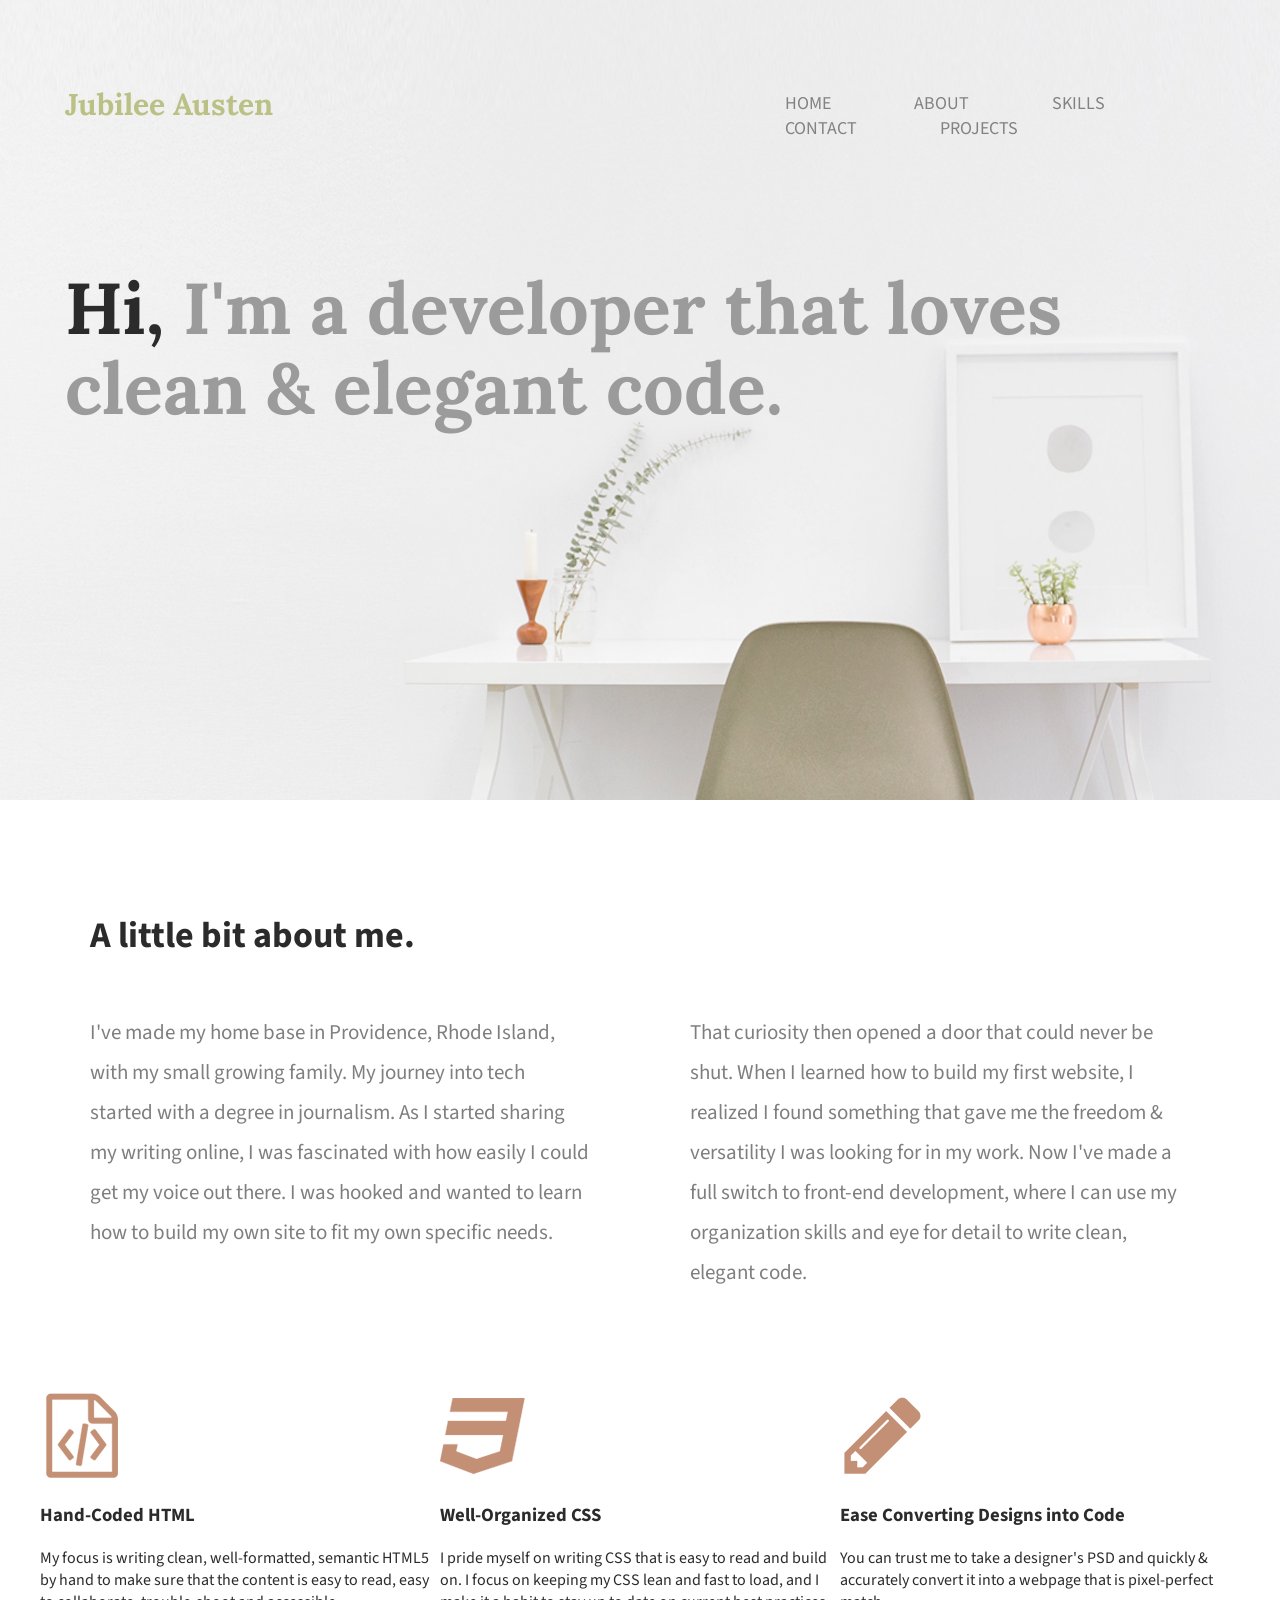
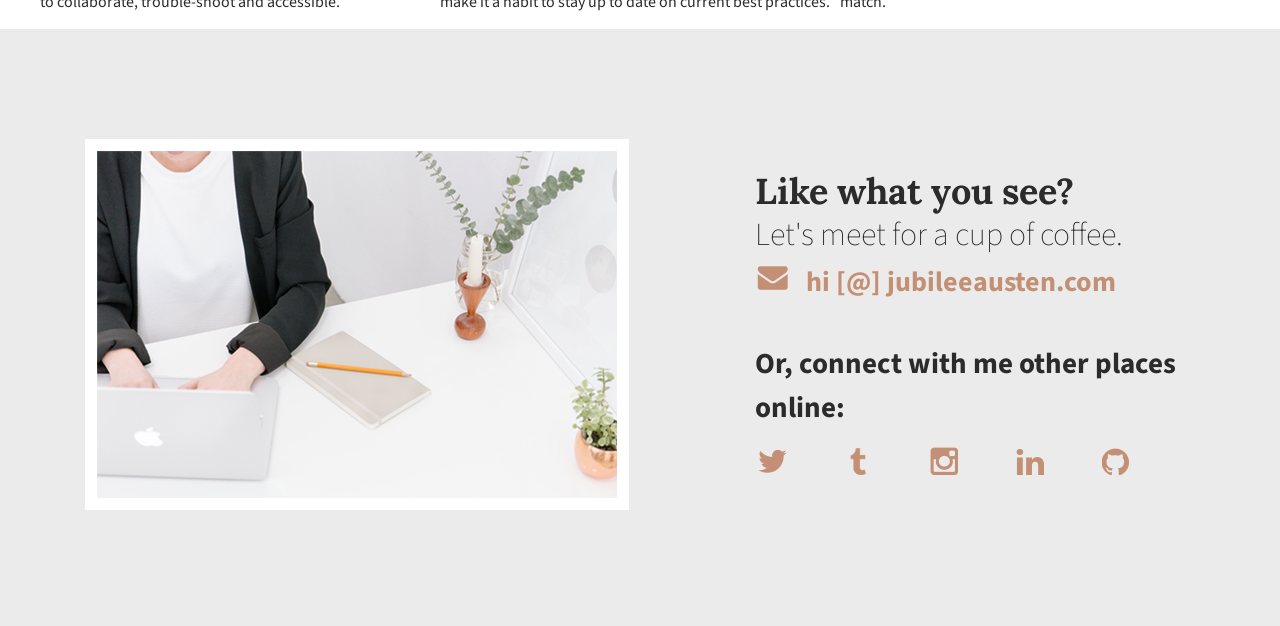
==== index.html @ 21288d32 "Changed work section title to skills and updated navigation" ====
<!doctype html>
<html lang="en">

    <head>
      <meta charset="UTF-8">
      <meta name="viewport" content="width=device-width, initial-scale=1">
        <title>Jubilee Austen | Portfolio</title>
          <link rel="stylesheet" href="css/normalize.css">
          <link rel="stylesheet" href="css/main.css">
          <link rel="shortcut icon" type="image/png" href="img/j-icon-48.png"/>
          <link href='https://fonts.googleapis.com/css?family=Source+Sans+Pro:400,700' rel='stylesheet' type='text/css'>
          <link rel="preconnect" href="https://fonts.gstatic.com">
          <link href="https://fonts.googleapis.com/css2?family=Lora:wght@400;700&display=swap" rel="stylesheet">
          <link href="https://fonts.googleapis.com/css?family=Lora:400,700" rel="stylesheet" type="text/css">
    </head>

    <body>

      <header>
        <div class="full-width">
            <div class="half-width">
              <h1>Jubilee Austen</h1>
                <h2><span>Hi, </span>I'm a developer that loves clean &amp; elegant code.</h2>
            </div>
            <div class="half-width">
              <nav>
                <ul>
                  <li><a href="index.html">Home</a></li>
                  <li><a href="#about">About</a></li>
                  <li><a href="#skills">Skills</a></li>
                  <li><a href="#contact">Contact</a></li>
                <li><a href="projects/index.html">Projects</a></li>
                </ul>
              </nav>
            </div>
        </div>
      </header>

      <main>

        <section id="about">
          <div class="full-width">
            <h2>A little bit about me.</h2>
              <div class="half-width">
                <p>I've made my home base in Providence, Rhode Island, with my small growing family. My journey into tech started with a degree in journalism. As I started sharing my writing online, I was fascinated with how easily I could get my voice out there. I was hooked and wanted to learn how to build my own site to fit my own specific needs.</p>
              </div>
              <div class="half-width">
                <p>That curiosity then opened a door that could never be shut. When I learned how to build my first website, I realized I found something that gave me the freedom & versatility I was looking for in my work. Now I've made a full switch to front-end development, where I can use my organization skills and eye for detail to write clean, elegant code.</p>
              </div>
          </div>
        </section>

        <section id="skills">
          <div class="full-width">
            <div class="third-width">
              <img src="img/html-icon.png" alt="HTML icon" />
                <h3>Hand-Coded HTML</h3>
                  <p>My focus is writing clean, well-formatted, semantic HTML5 by hand to make sure that the content is easy to read, easy to collaborate, trouble-shoot and accessible.</p>
            </div>
            <div class="third-width">
              <img src="img/css-icon.png" alt="CSS icon" />
                <h3>Well-Organized CSS</h3>
                  <p>I pride myself on writing CSS that is easy to read and build on. I focus on keeping my CSS lean and fast to load, and I make it a habit to stay up to date on current best practices.</p>
            </div>
            <div class="third-width">
              <img src="img/pencil-icon.png" alt="Pencil icon"/>
                <h3>Ease Converting Designs into Code</h3>
                  <p>You can trust me to take a designer's PSD and quickly & accurately convert it into a webpage that is pixel-perfect match.</p>
            </div>
          </div>
        </section>

          <footer id="contact">
            <div class="full-width">
                <div class="half-width">
                  <img src="img/contact-image.png" id="contact-img" alt="Contact image"/>
                </div>
                <div class="half-width">
                  <h2>Like what you see?</h2>
                    <h3 id="email-header">Let's meet for a cup of coffee.</h3>
                      <a href=mailto:hi@jubileeaustin.com><img src="img/envelope.png" id="envelope" alt="Envelope icon" /> hi [@] jubileeausten.com</a>

                  <h3 id="socialmedia-header">Or, connect with me other places online:</h3>
                  <ul>
                    <li><a href="https://twitter.com/"><img src="img/twitter.png" alt="Twitter icon" /></a></li>
                    <li><a href="https://www.tumblr.com/"><img src="img/tumblr.png" alt="Tumblr icon" /></a></li>
                    <li><a href="https://www.instagram.com/"><img src="img/instagram.png" alt="Instagram icon" /></a></li>
                    <li><a href="https://www.linkedin.com/"><img src="img/linkedin.png" alt="Linkedin icon" /></a></li>
                    <li><a href="https://github.com/"><img src="img/github.png" alt="Github icon" /></a></li>
                  </ul>
                </div>
            </div>
          </footer>

      </main>

    </body>
</html>
---- css/main.css ----
/***** BASE STYLES *****/

body {
  color: #2b2b2b;
  font-family: 'Source Sans Pro', sans-serif;
}

/***** GRID *****/

.full-width {
  margin: 0 auto;
  overflow: auto;
  width: 1200px;
}

.half-width {
  float: left;
  width: 600px;
}

.third-width {
  float: left;
  width: 400px;
}

/***** HEADER *****/

header {
  background: url('../img/full-background.png');
  background-position: center;
  background-size: cover;
  height: 800px;
}

header h1 {
  color: #BBC085;
  font-family: 'Lora', serif;
  font-size: 30px;
  padding: 65px 0 65px 25px;
}

nav {
    float: right;
    padding: 75px 25px;
}

nav ul li{
    display: inline-block;
}

nav ul li a {
    text-transform: uppercase;
    text-decoration: none;
    font-size: 18px;
    color: #828282;
    padding-left: 80px;
}

header h2 {
  color: #9b9b9b;
  clear:both;
  font-family: 'Lora', serif;
  font-size:72px;
  line-height:80px;
  width:1000px;
  padding: 20px 0 20px 25px;
}

header h2 span {
  color: #2b2b2b;
}

/***** ABOUT *****/

#about .full-width {
  padding: 80px 0;
}

#about h2 {
  color: #2b2b2b
  font-family: 'Lora', serif;
  font-size: 36px;
  padding-left: 50px;
}

#about p {
  color: #7F7F7F;
  font-size: 21px;
  line-height: 40px;
  padding-left: 50px;
  padding-right: 50px;
}

/***** WORK *****/

#work {
  background-color: #F9CEB7;
  text-align: center;
}

#work .full-width {
  padding: 115px 0;
}

#work img {
  padding-bottom: 30px;
}

#work h3 {
  font-size: 24px;
  line-height: 32px;
  width: 190px;
  margin: 0 auto;
  padding: 10px;
}

#work p {
  font-family: 'Lora', serif;
  font-size: 18px;
  line-height: 30px;
  padding: 0 40px;
}

/***** CONTACT *****/

#contact {
  background-color: #EBEBEB;
}

#contact .full-width {
  padding: 110px 0;
}

#contact img#contact-img {
  margin-left: 45px;
  border: 12px solid #ffffff;
}

#contact h2, #contact #email-header, #contact #socialmedia-header, #contact ul {
  padding-left: 115px;
}

#contact #envelope {
  padding: 0 10px 0 115px;
}

#contact h2 {
  font-family: 'Lora', serif;
  font-size: 36px;
  line-height: 44px;
}

#contact #email-header {
  font-size: 32px;
  font-weight: 100;
  line-height: 44px;
  margin: -30px 0 5px 0;
}

#contact #socialmedia-header {
  font-size: 29px;
  font-weight: 700;
  line-height: 44px;
  margin: 40px 0 0 0;
}

#contact a {
  color: #C49075;
  font-size: 28px;
  font-weight: bold;
  text-decoration:none;
}

#contact ul {
    list-style: none;
}

#contact ul li {
     display: inline-block;
}

#contact ul img {
    padding-right: 48px;
}
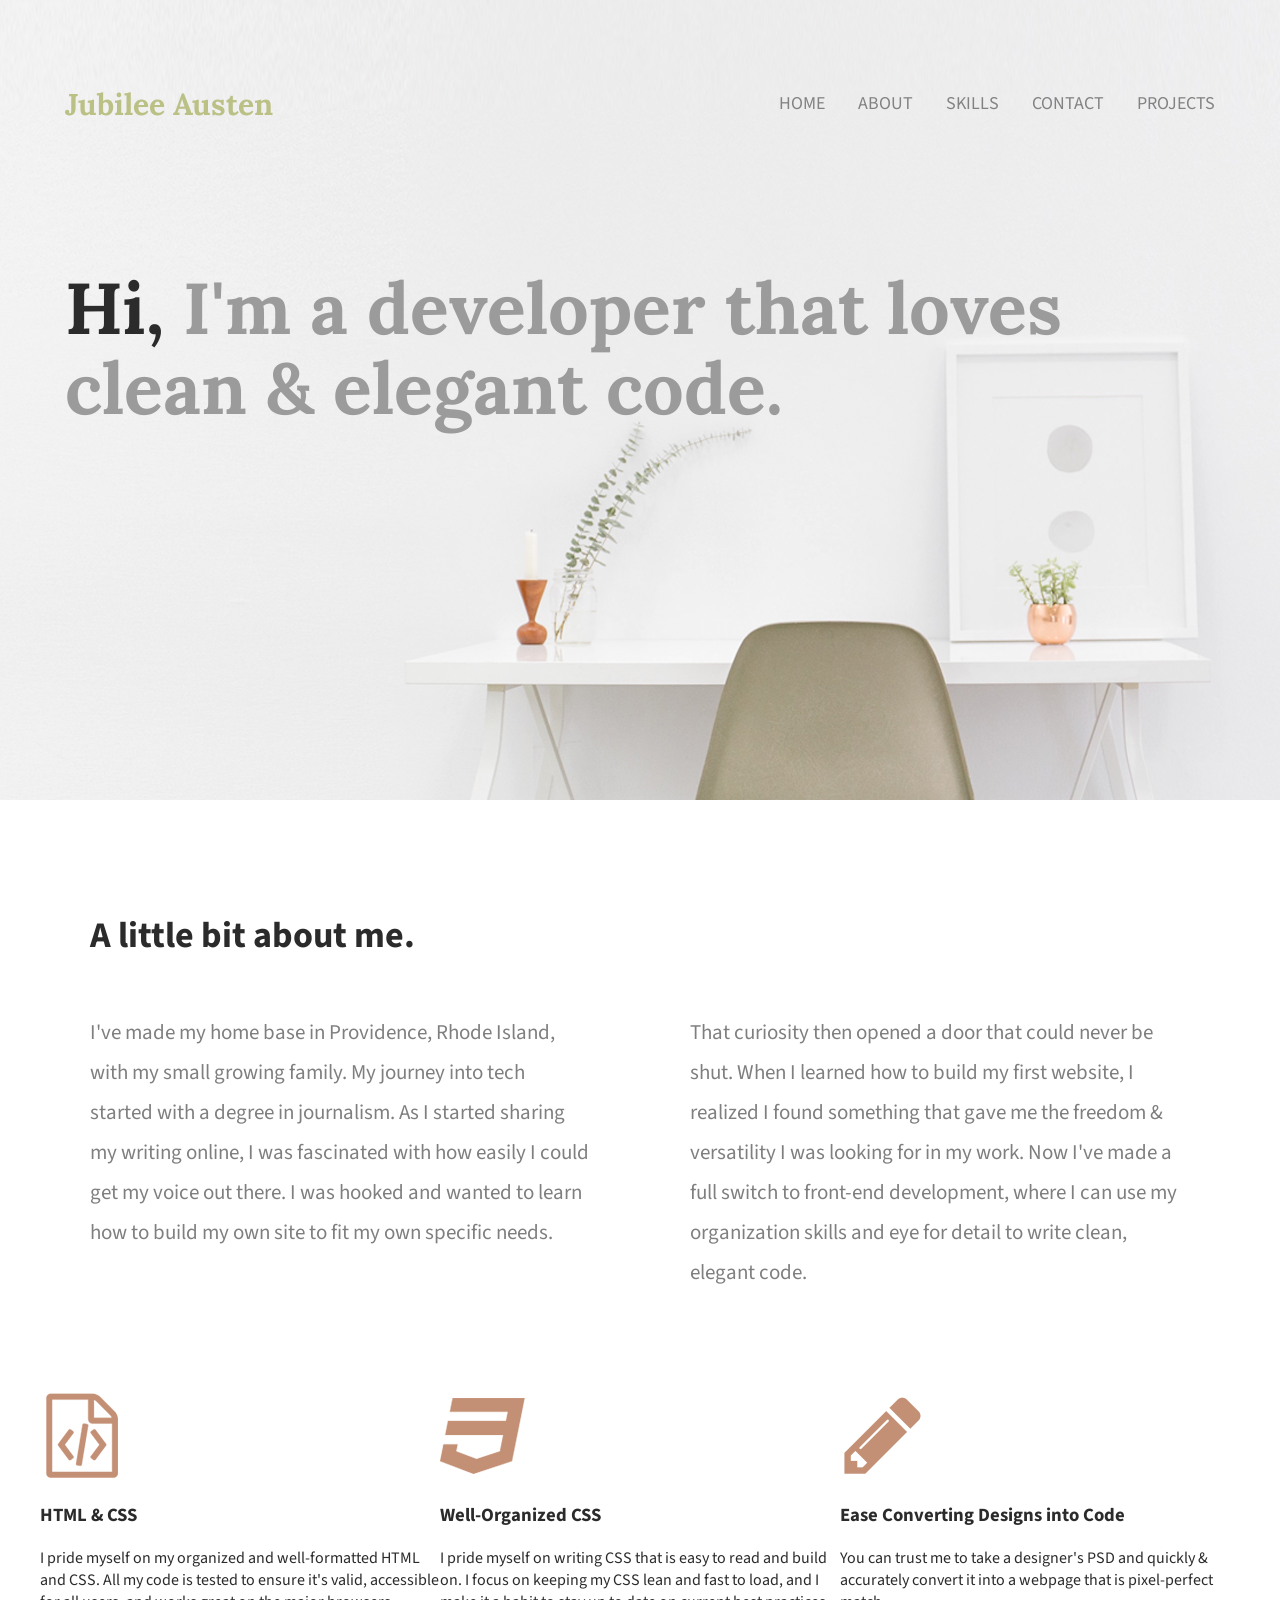
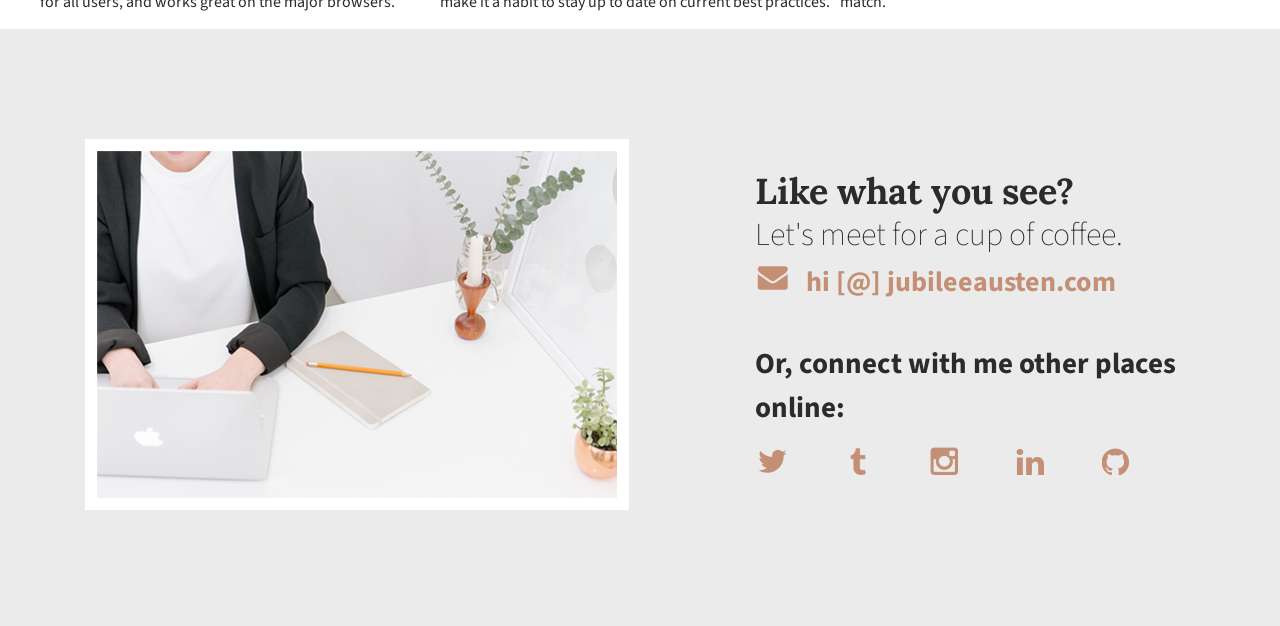
==== commit 9909d837: "Updated copy in developer skills section 1" ====
--- a/index.html
+++ b/index.html
@@ -54,8 +54,8 @@
           <div class="full-width">
             <div class="third-width">
               <img src="img/html-icon.png" alt="HTML icon" />
-                <h3>Hand-Coded HTML</h3>
-                  <p>My focus is writing clean, well-formatted, semantic HTML5 by hand to make sure that the content is easy to read, easy to collaborate, trouble-shoot and accessible.</p>
+                <h3>HTML &#38; CSS</h3>
+                  <p>I pride myself on my organized and well-formatted HTML and CSS. All my code is tested to ensure it's valid, accessible for all users, and works great on the major browsers.</p>
             </div>
             <div class="third-width">
               <img src="img/css-icon.png" alt="CSS icon" />
--- a/css/main.css
+++ b/css/main.css
@@ -53,7 +53,7 @@
     text-decoration: none;
     font-size: 18px;
     color: #828282;
-    padding-left: 80px;
+    padding-left: 30px;
 }
 
 header h2 {
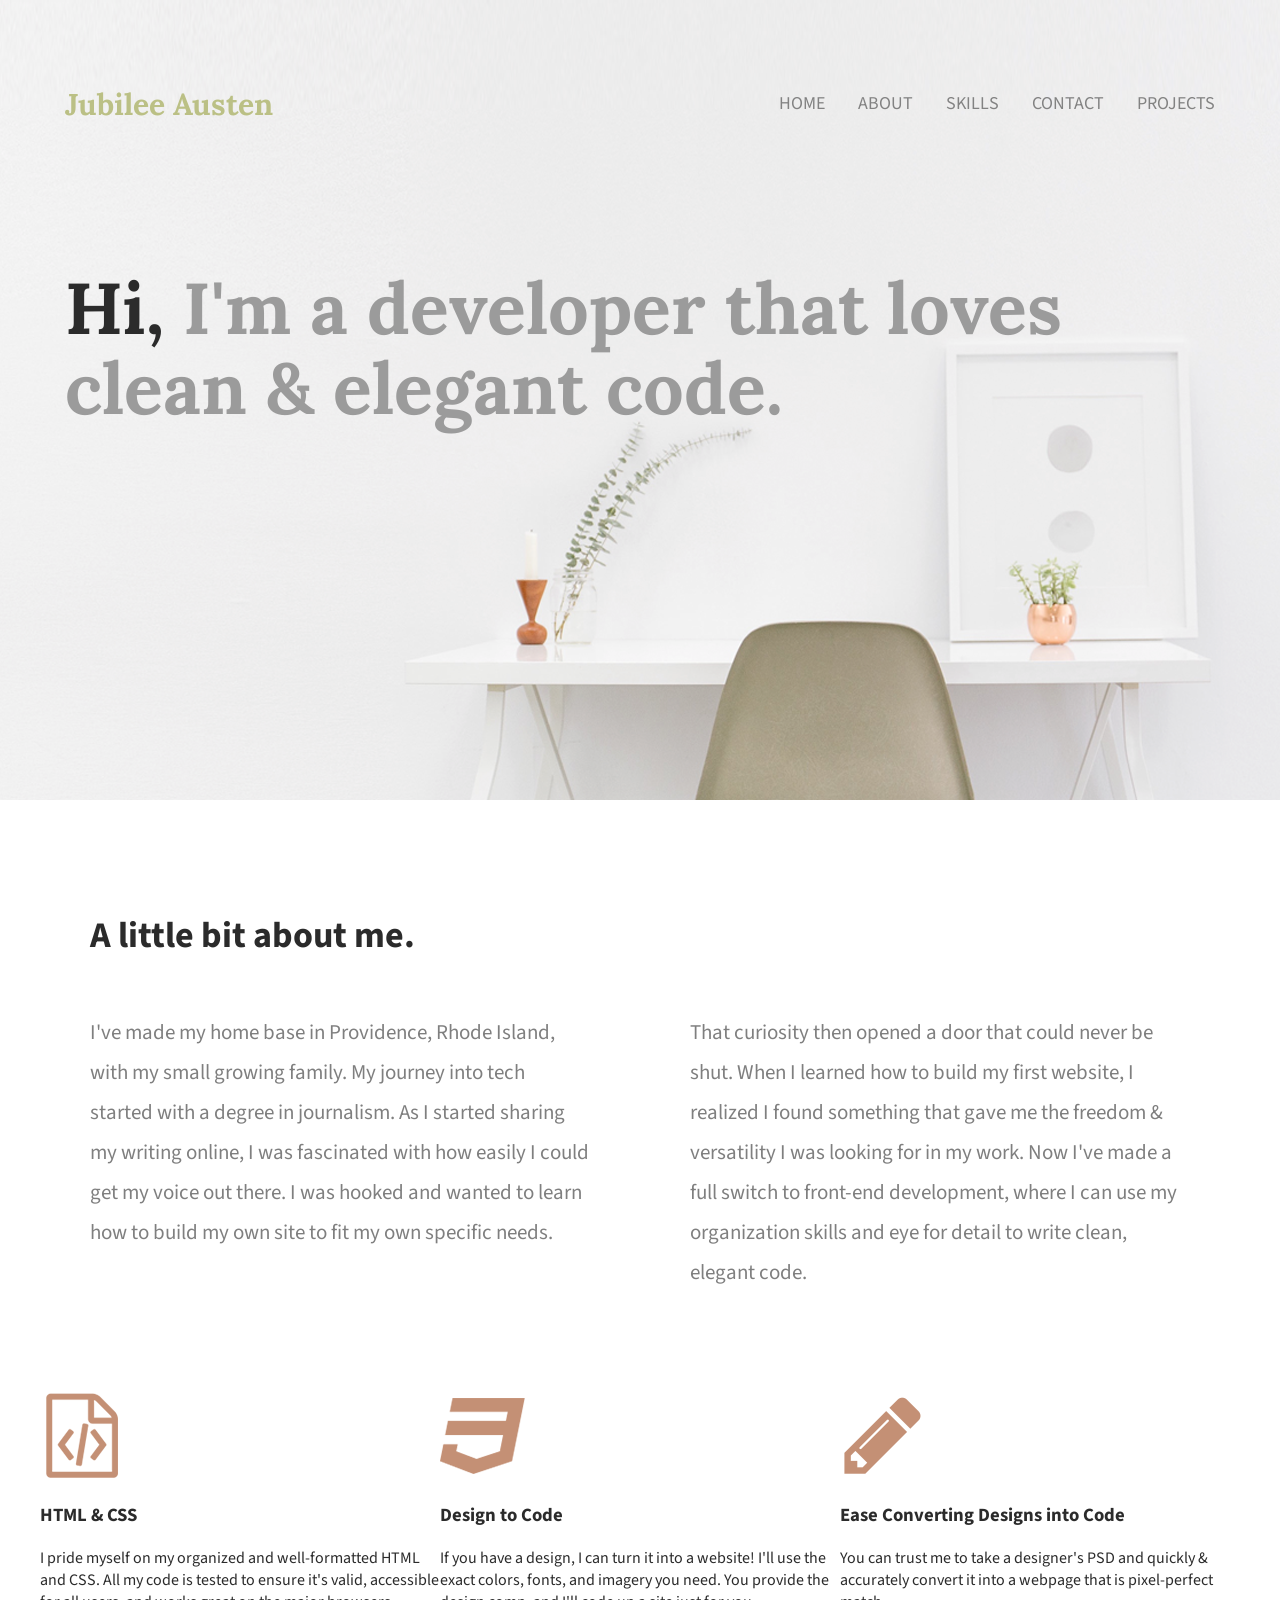
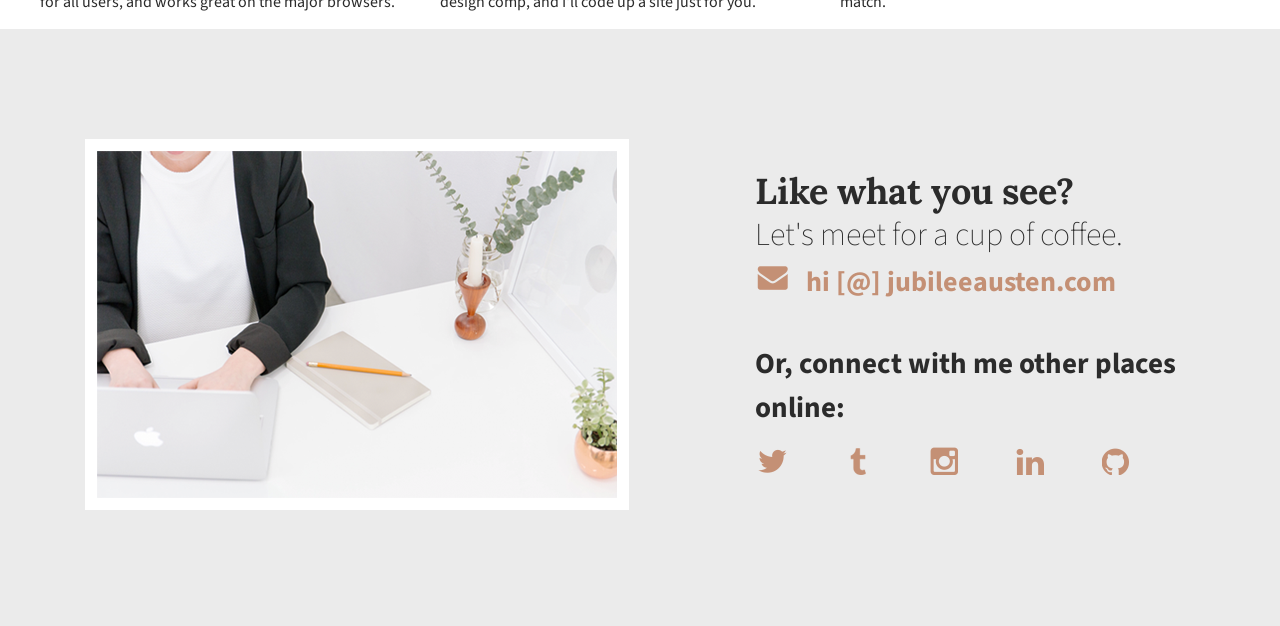
==== commit 11158cc0: "Updated copy in developer skills section 2" ====
--- a/index.html
+++ b/index.html
@@ -59,8 +59,8 @@
             </div>
             <div class="third-width">
               <img src="img/css-icon.png" alt="CSS icon" />
-                <h3>Well-Organized CSS</h3>
-                  <p>I pride myself on writing CSS that is easy to read and build on. I focus on keeping my CSS lean and fast to load, and I make it a habit to stay up to date on current best practices.</p>
+                <h3>Design to Code</h3>
+                  <p>If you have a design, I can turn it into a website! I'll use the exact colors, fonts, and imagery you need. You provide the design comp, and I'll code up a site just for you.</p>
             </div>
             <div class="third-width">
               <img src="img/pencil-icon.png" alt="Pencil icon"/>
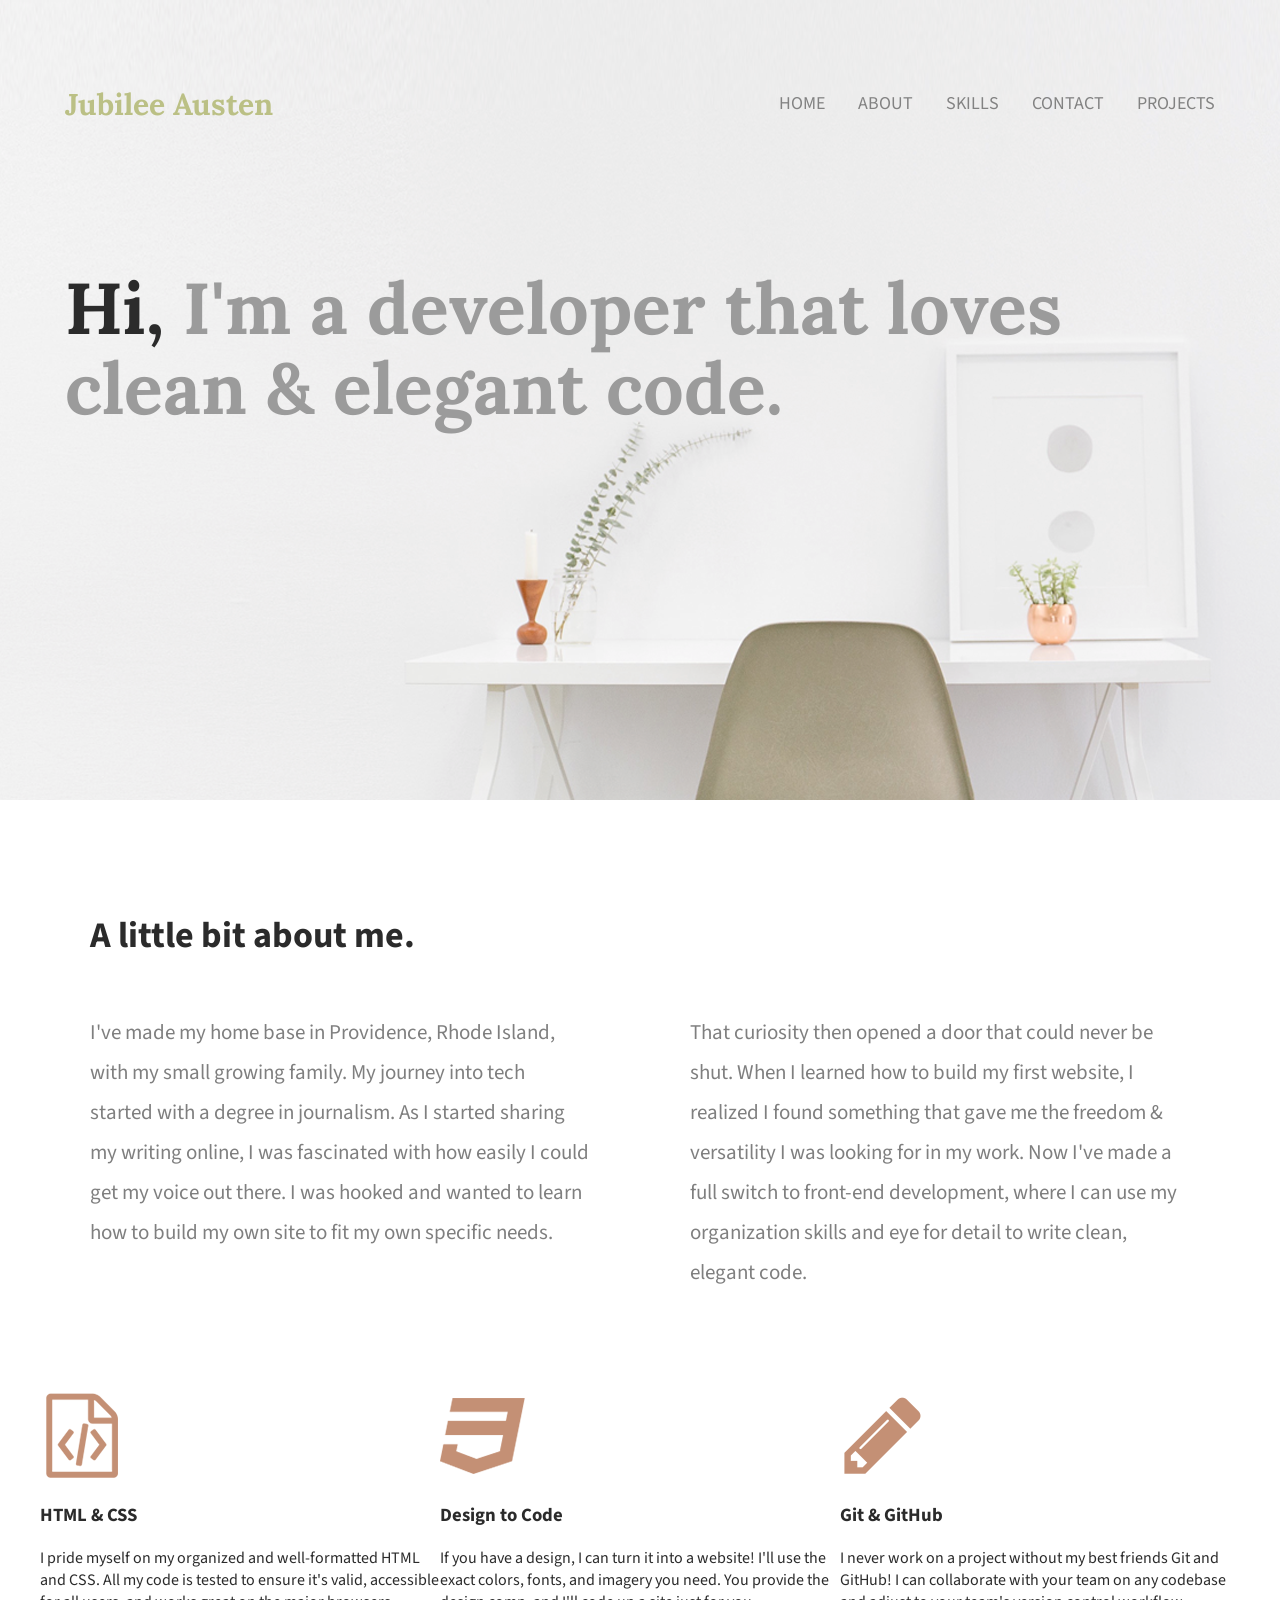
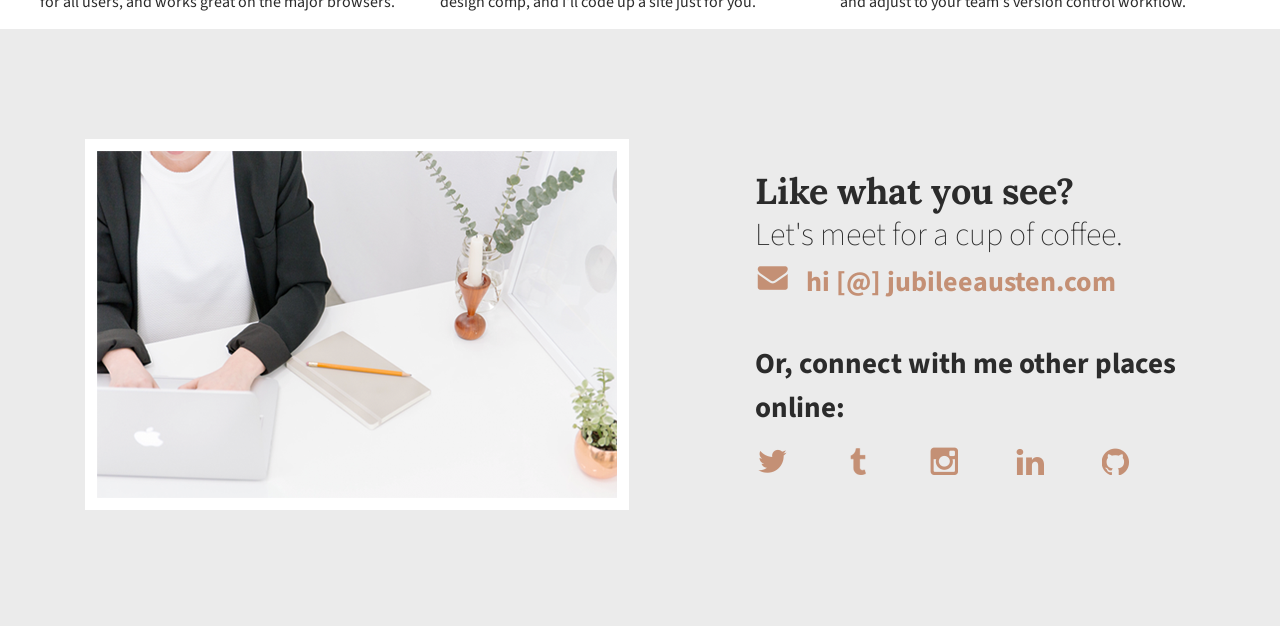
==== commit 7f53954a: "Updated copy in developer skills section 3" ====
--- a/index.html
+++ b/index.html
@@ -64,8 +64,8 @@
             </div>
             <div class="third-width">
               <img src="img/pencil-icon.png" alt="Pencil icon"/>
-                <h3>Ease Converting Designs into Code</h3>
-                  <p>You can trust me to take a designer's PSD and quickly & accurately convert it into a webpage that is pixel-perfect match.</p>
+                <h3>Git &#38; GitHub</h3>
+                  <p>I never work on a project without my best friends Git and GitHub! I can collaborate with your team on any codebase and adjust to your team's version control workflow.</p>
             </div>
           </div>
         </section>
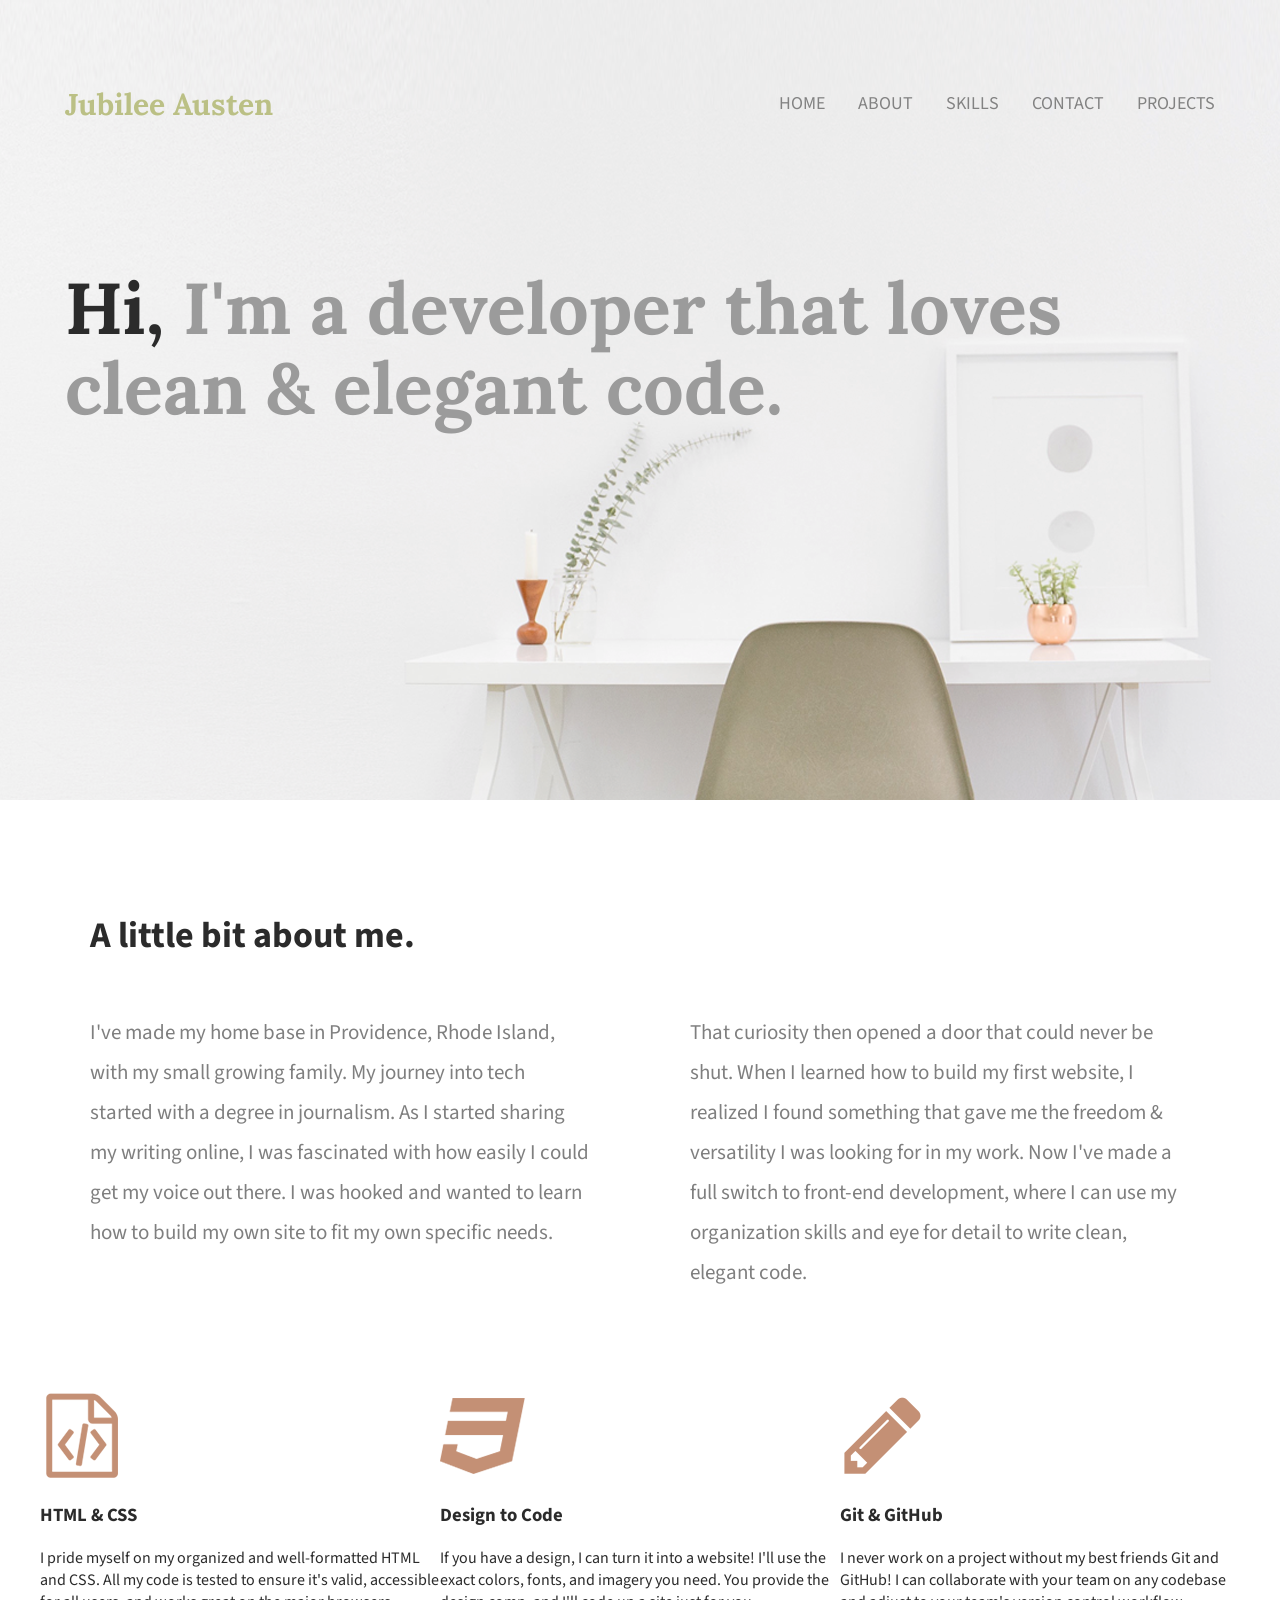
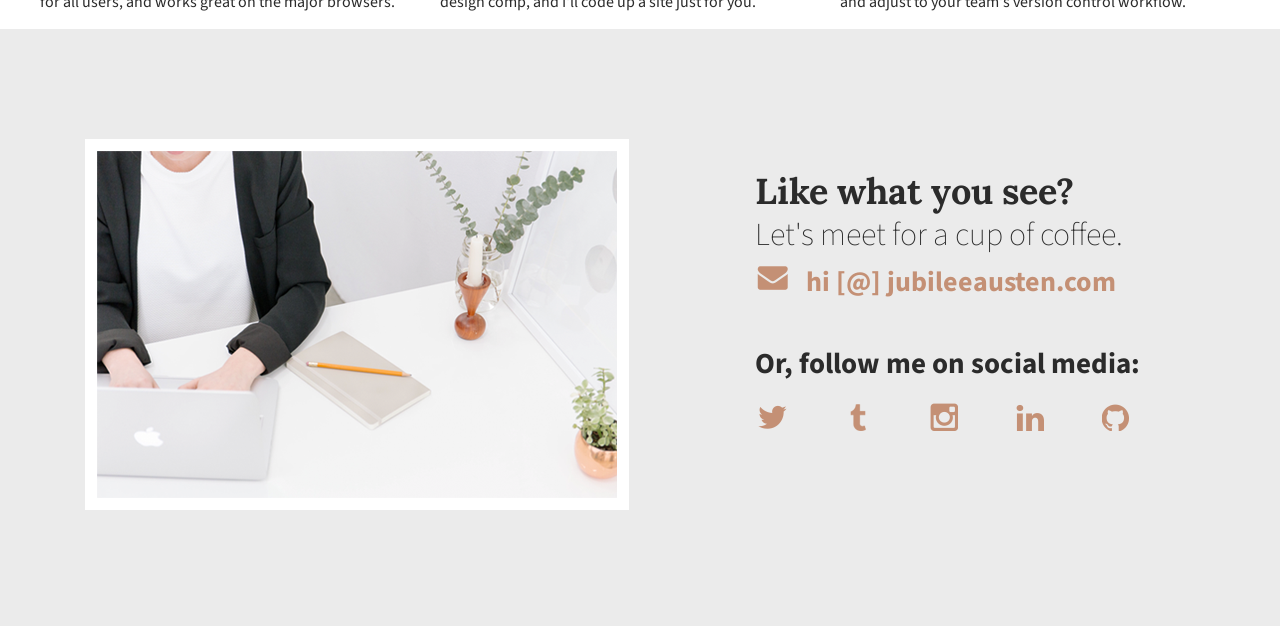
==== commit 00f0cee2: "Updated text for social media header" ====
--- a/index.html
+++ b/index.html
@@ -80,7 +80,7 @@
                     <h3 id="email-header">Let's meet for a cup of coffee.</h3>
                       <a href=mailto:hi@jubileeaustin.com><img src="img/envelope.png" id="envelope" alt="Envelope icon" /> hi [@] jubileeausten.com</a>
 
-                  <h3 id="socialmedia-header">Or, connect with me other places online:</h3>
+                  <h3 id="socialmedia-header">Or, follow me on social media:</h3>
                   <ul>
                     <li><a href="https://twitter.com/"><img src="img/twitter.png" alt="Twitter icon" /></a></li>
                     <li><a href="https://www.tumblr.com/"><img src="img/tumblr.png" alt="Tumblr icon" /></a></li>
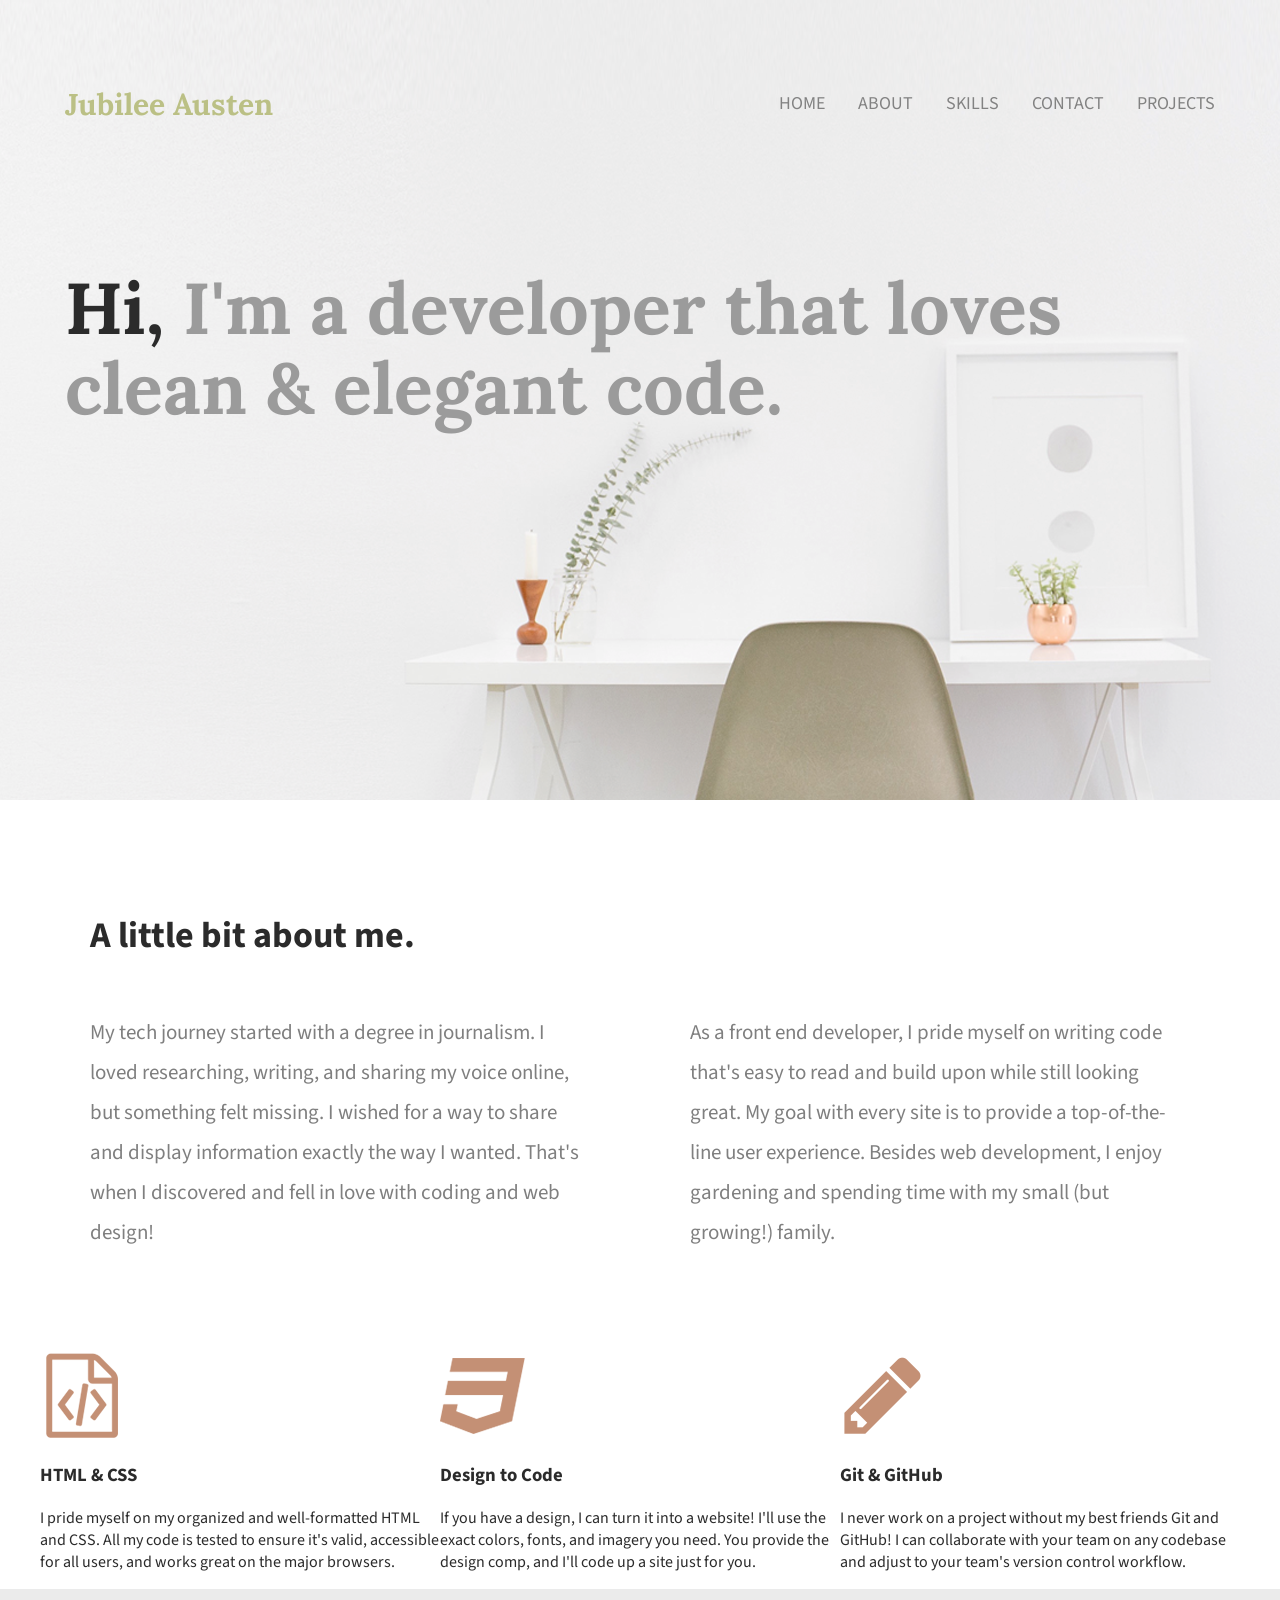
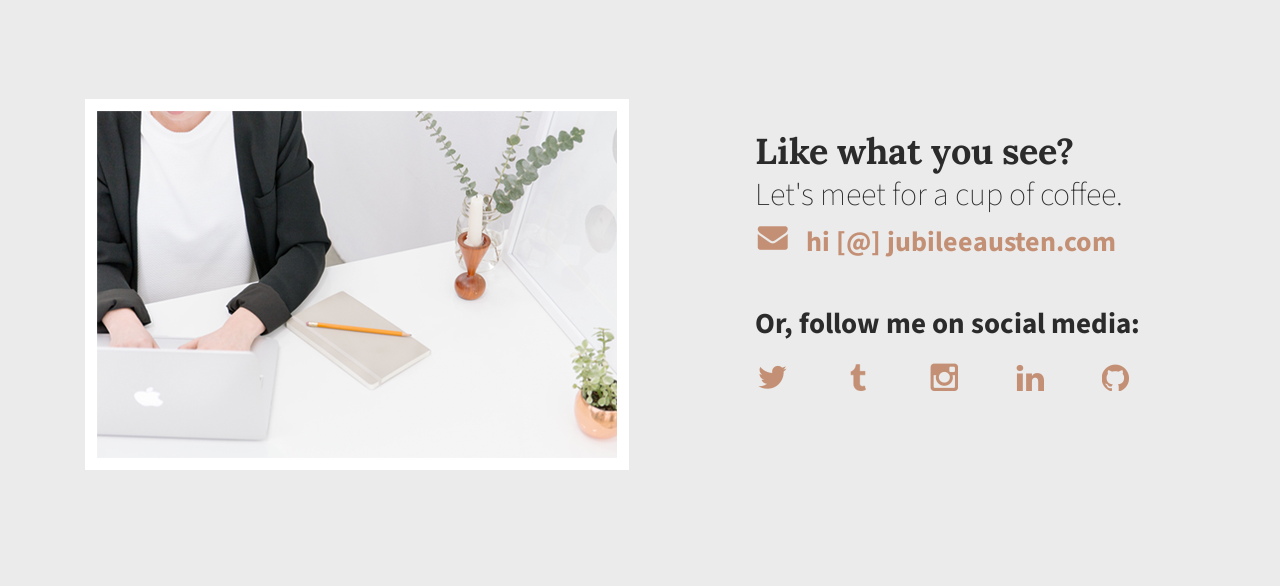
==== commit e059e421: "Updated developer bio text" ====
--- a/index.html
+++ b/index.html
@@ -42,10 +42,10 @@
           <div class="full-width">
             <h2>A little bit about me.</h2>
               <div class="half-width">
-                <p>I've made my home base in Providence, Rhode Island, with my small growing family. My journey into tech started with a degree in journalism. As I started sharing my writing online, I was fascinated with how easily I could get my voice out there. I was hooked and wanted to learn how to build my own site to fit my own specific needs.</p>
+                <p>My tech journey started with a degree in journalism. I loved researching, writing, and sharing my voice online, but something felt missing. I wished for a way to share and display information exactly the way I wanted. That's when I discovered and fell in love with coding and web design!</p>
               </div>
               <div class="half-width">
-                <p>That curiosity then opened a door that could never be shut. When I learned how to build my first website, I realized I found something that gave me the freedom & versatility I was looking for in my work. Now I've made a full switch to front-end development, where I can use my organization skills and eye for detail to write clean, elegant code.</p>
+                <p>As a front end developer, I pride myself on writing code that's easy to read and build upon while still looking great. My goal with every site is to provide a top-of-the-line user experience. Besides web development, I enjoy gardening and spending time with my small (but growing!) family.</p>
               </div>
           </div>
         </section>
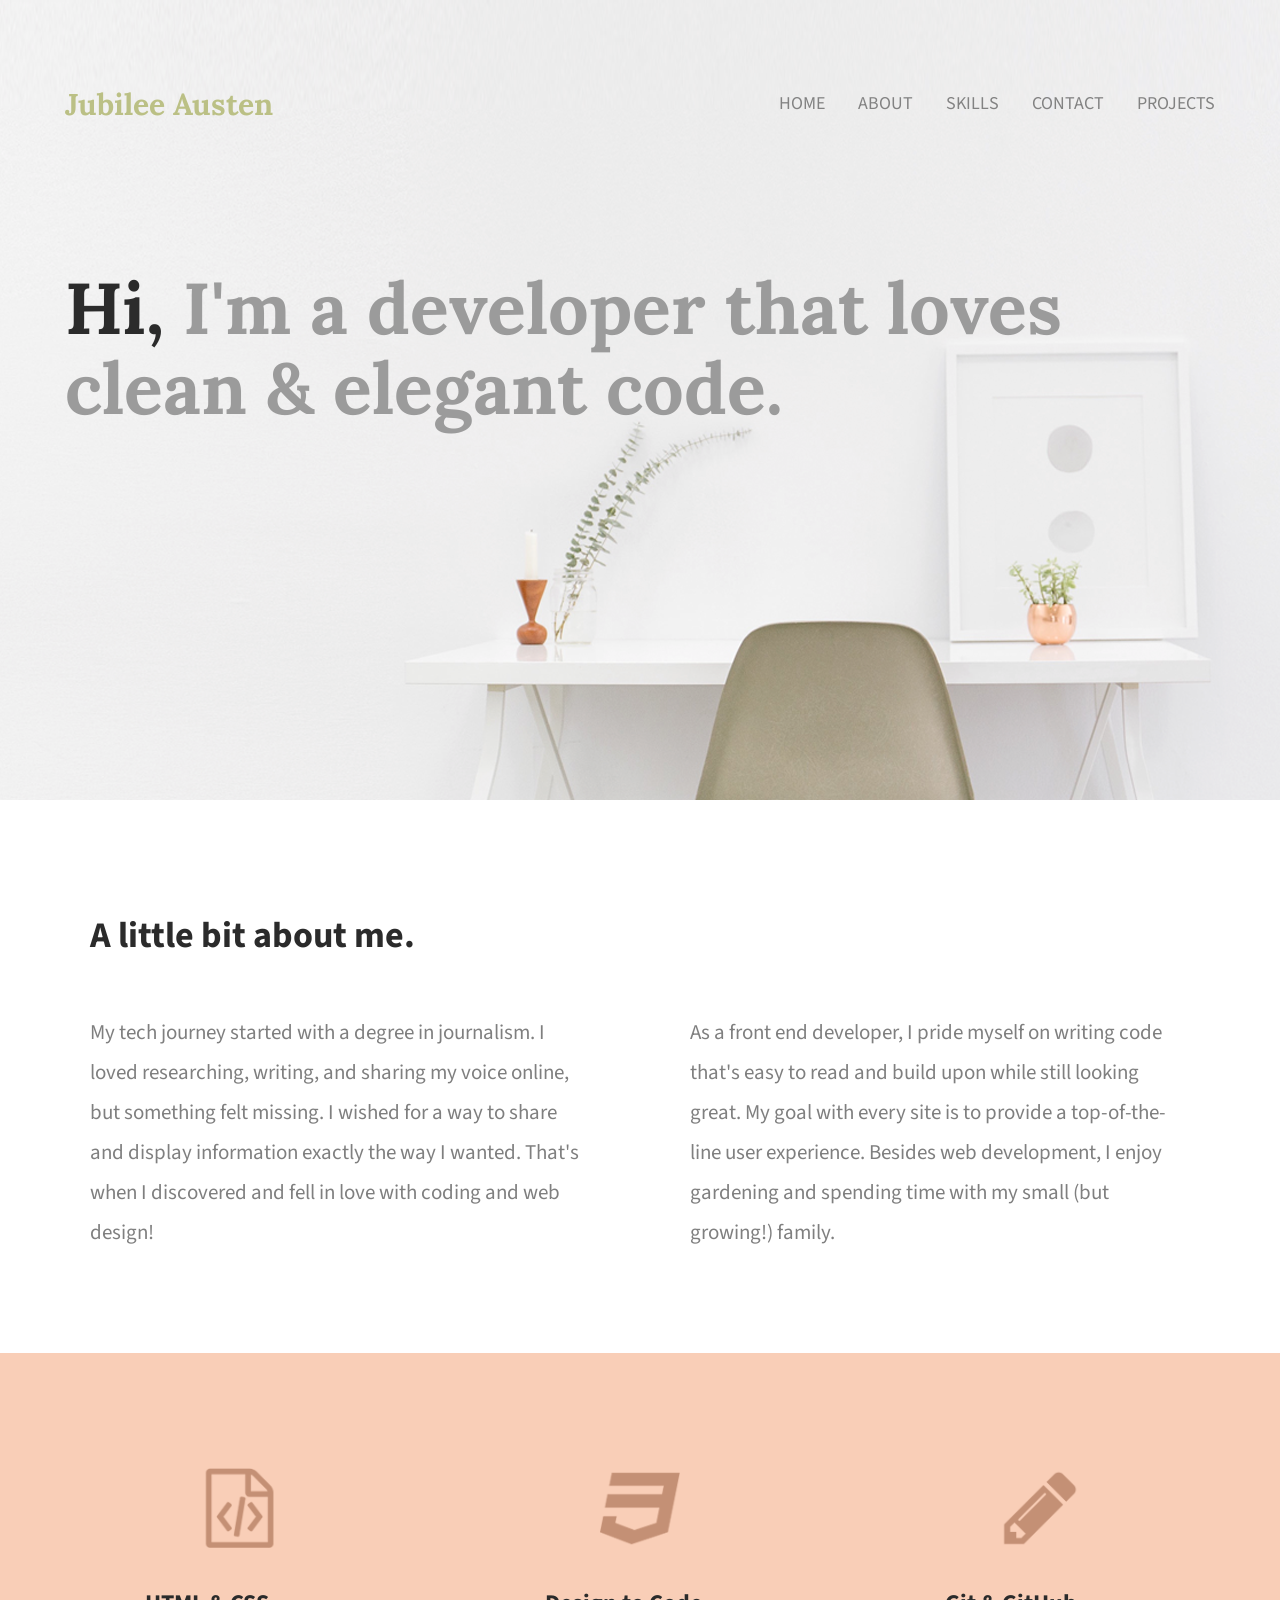
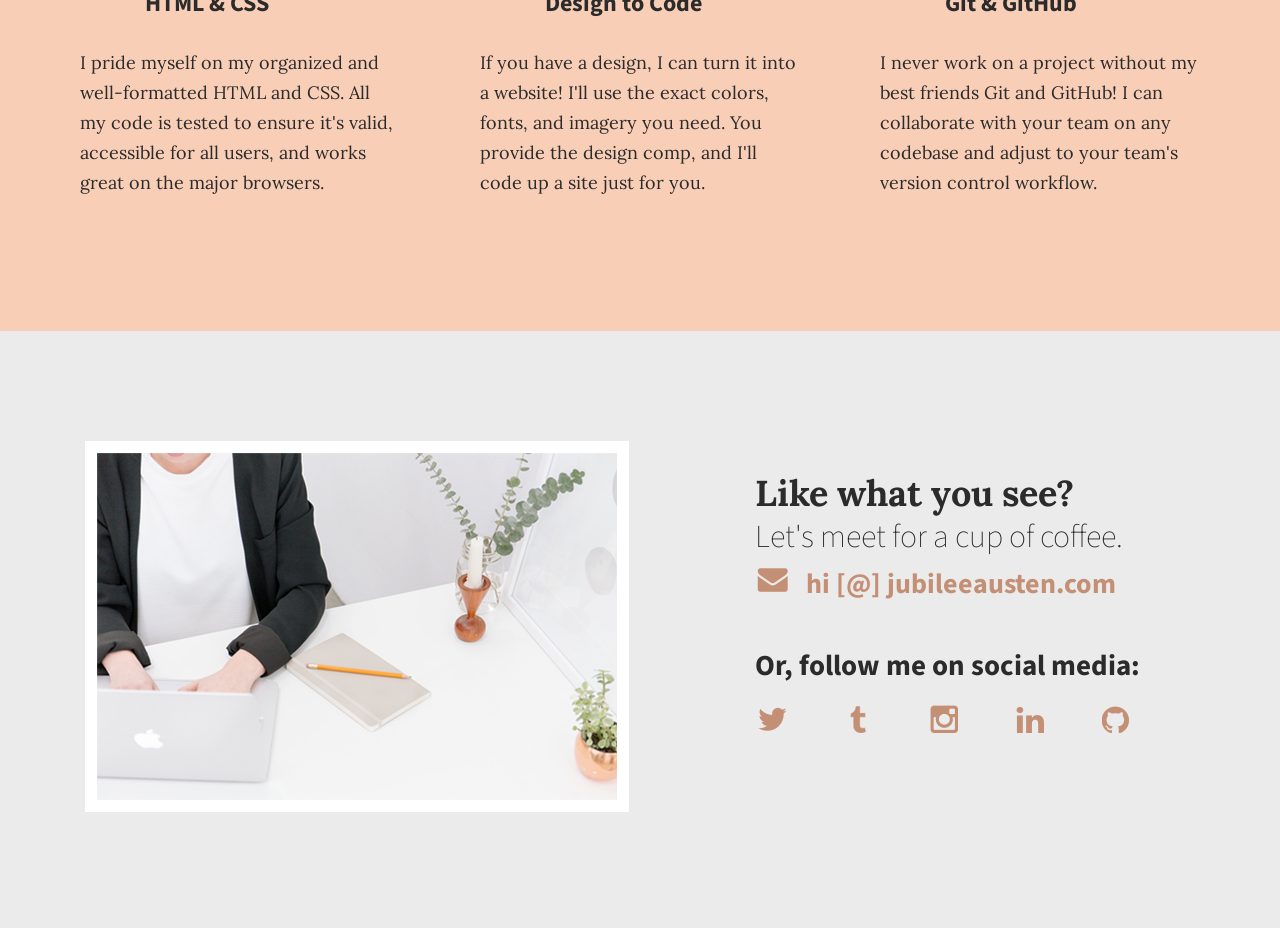
==== commit 6cf14ecc: "Center alignment for skills section images" ====
--- a/index.html
+++ b/index.html
@@ -53,17 +53,17 @@
         <section id="skills">
           <div class="full-width">
             <div class="third-width">
-              <img src="img/html-icon.png" alt="HTML icon" />
+              <img src="img/html-icon.png" alt="HTML icon" class="center-img"/>
                 <h3>HTML &#38; CSS</h3>
                   <p>I pride myself on my organized and well-formatted HTML and CSS. All my code is tested to ensure it's valid, accessible for all users, and works great on the major browsers.</p>
             </div>
             <div class="third-width">
-              <img src="img/css-icon.png" alt="CSS icon" />
+              <img src="img/css-icon.png" alt="CSS icon" class="center-img"/>
                 <h3>Design to Code</h3>
                   <p>If you have a design, I can turn it into a website! I'll use the exact colors, fonts, and imagery you need. You provide the design comp, and I'll code up a site just for you.</p>
             </div>
             <div class="third-width">
-              <img src="img/pencil-icon.png" alt="Pencil icon"/>
+              <img src="img/pencil-icon.png" alt="Pencil icon" class="center-img"/>
                 <h3>Git &#38; GitHub</h3>
                   <p>I never work on a project without my best friends Git and GitHub! I can collaborate with your team on any codebase and adjust to your team's version control workflow.</p>
             </div>
--- a/css/main.css
+++ b/css/main.css
@@ -91,22 +91,22 @@
   padding-right: 50px;
 }
 
-/***** WORK *****/
+/***** SKILLS *****/
 
-#work {
+#skills {
   background-color: #F9CEB7;
-  text-align: center;
+  text-align: left;
 }
 
-#work .full-width {
+#skills .full-width {
   padding: 115px 0;
 }
 
-#work img {
+#skills img {
   padding-bottom: 30px;
 }
 
-#work h3 {
+#skills h3 {
   font-size: 24px;
   line-height: 32px;
   width: 190px;
@@ -114,11 +114,18 @@
   padding: 10px;
 }
 
-#work p {
+#skills p {
   font-family: 'Lora', serif;
   font-size: 18px;
   line-height: 30px;
   padding: 0 40px;
+}
+
+.center-img {
+  display: block;
+  margin-left: auto;
+  margin-right: auto;
+  width: 20%;
 }
 
 /***** CONTACT *****/
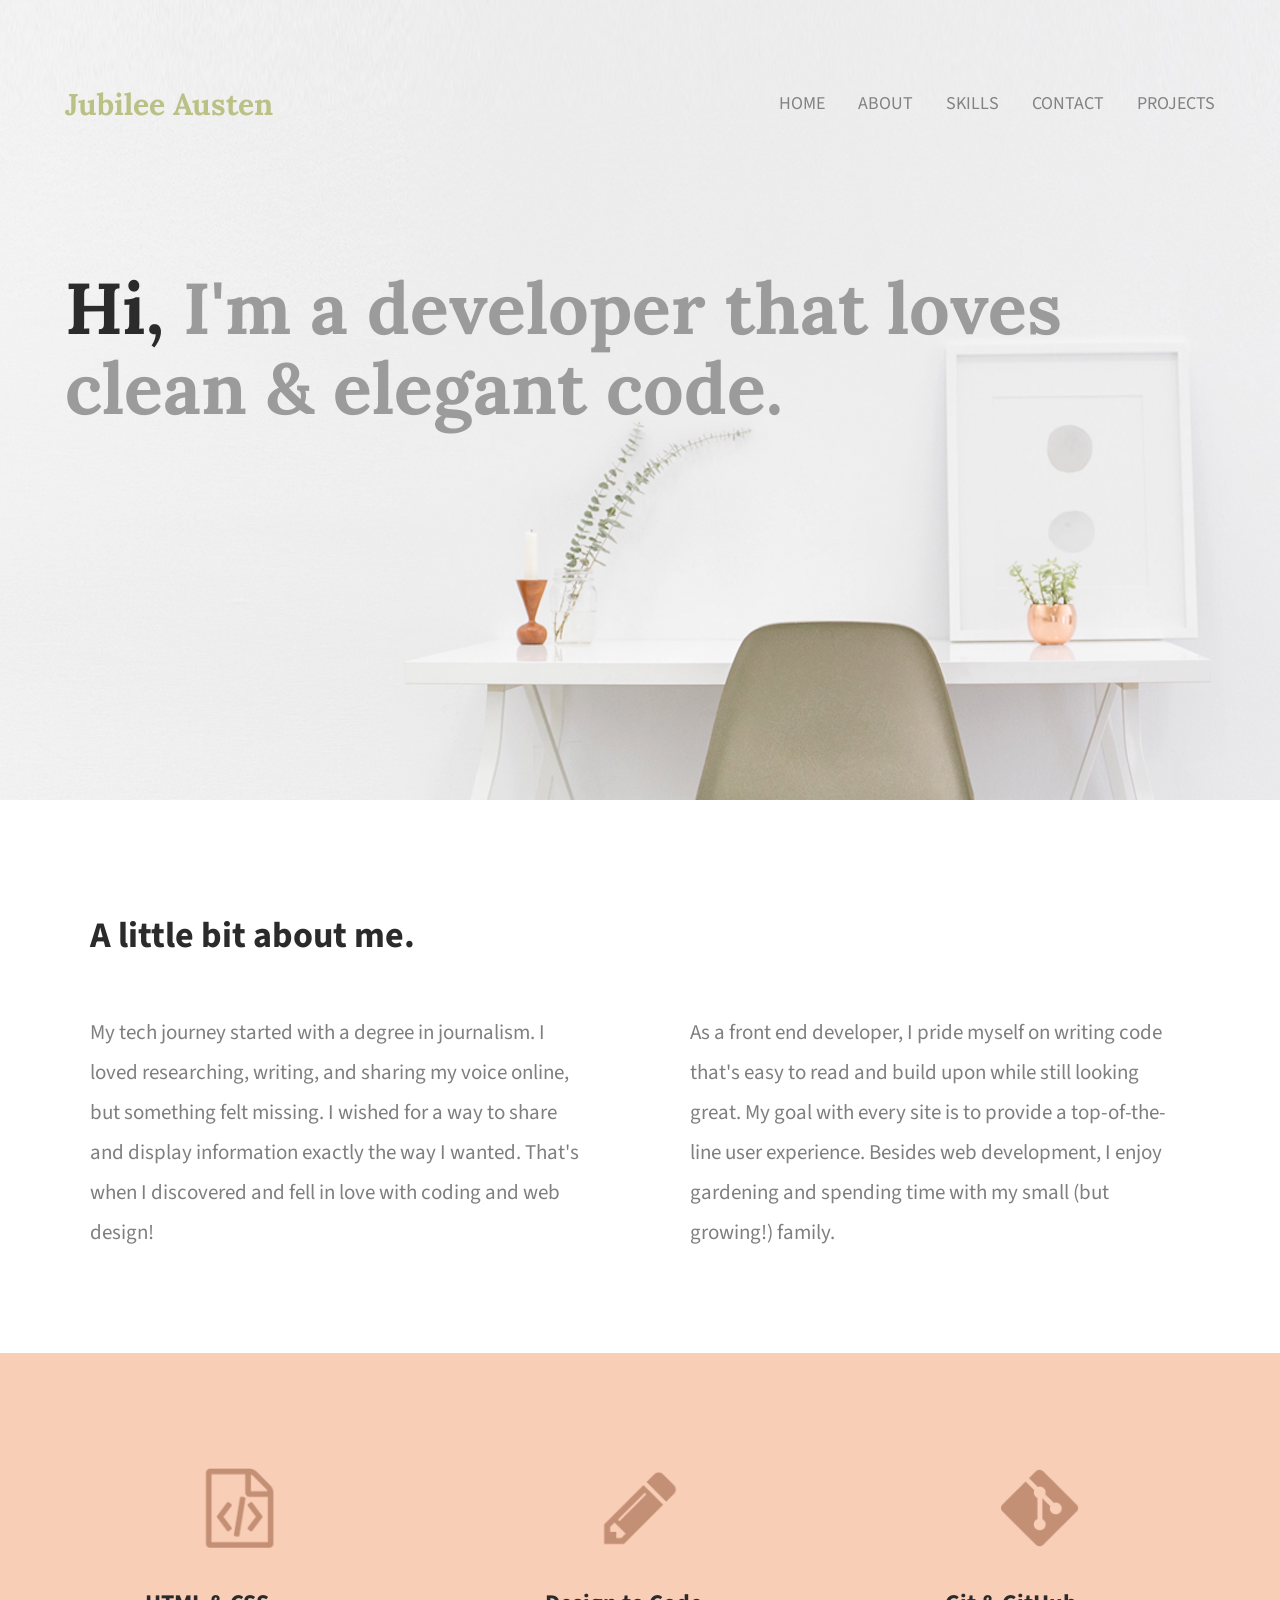
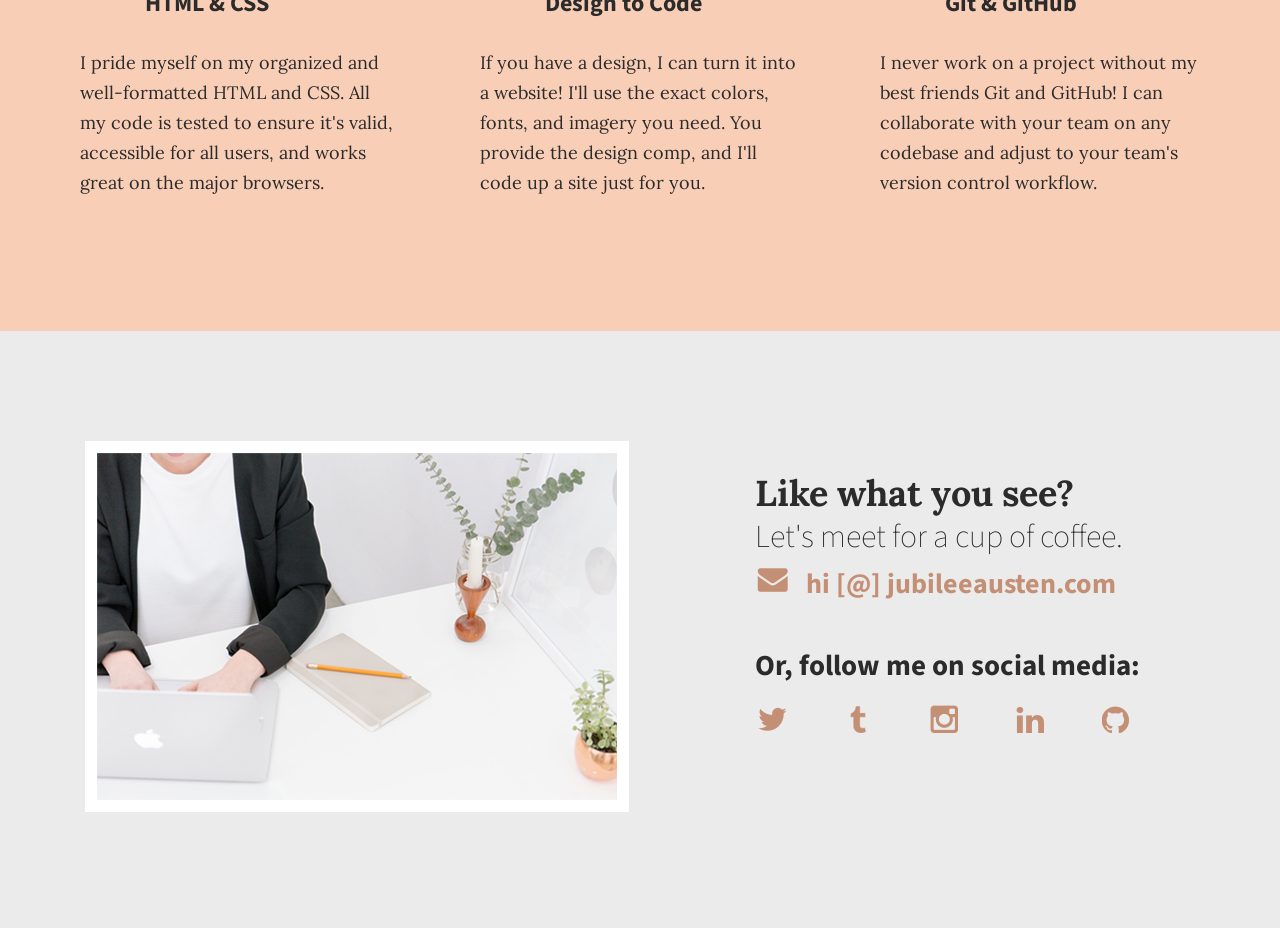
==== commit dce5ad65: "Updated skills section icons to match new copy" ====
--- a/index.html
+++ b/index.html
@@ -58,12 +58,12 @@
                   <p>I pride myself on my organized and well-formatted HTML and CSS. All my code is tested to ensure it's valid, accessible for all users, and works great on the major browsers.</p>
             </div>
             <div class="third-width">
-              <img src="img/css-icon.png" alt="CSS icon" class="center-img"/>
+              <img src="img/pencil-icon.png" alt="Pencil icon" class="center-img"/>
                 <h3>Design to Code</h3>
                   <p>If you have a design, I can turn it into a website! I'll use the exact colors, fonts, and imagery you need. You provide the design comp, and I'll code up a site just for you.</p>
             </div>
             <div class="third-width">
-              <img src="img/pencil-icon.png" alt="Pencil icon" class="center-img"/>
+              <img src="img/git-icon.png" alt="Git icon" class="center-img"/>
                 <h3>Git &#38; GitHub</h3>
                   <p>I never work on a project without my best friends Git and GitHub! I can collaborate with your team on any codebase and adjust to your team's version control workflow.</p>
             </div>
